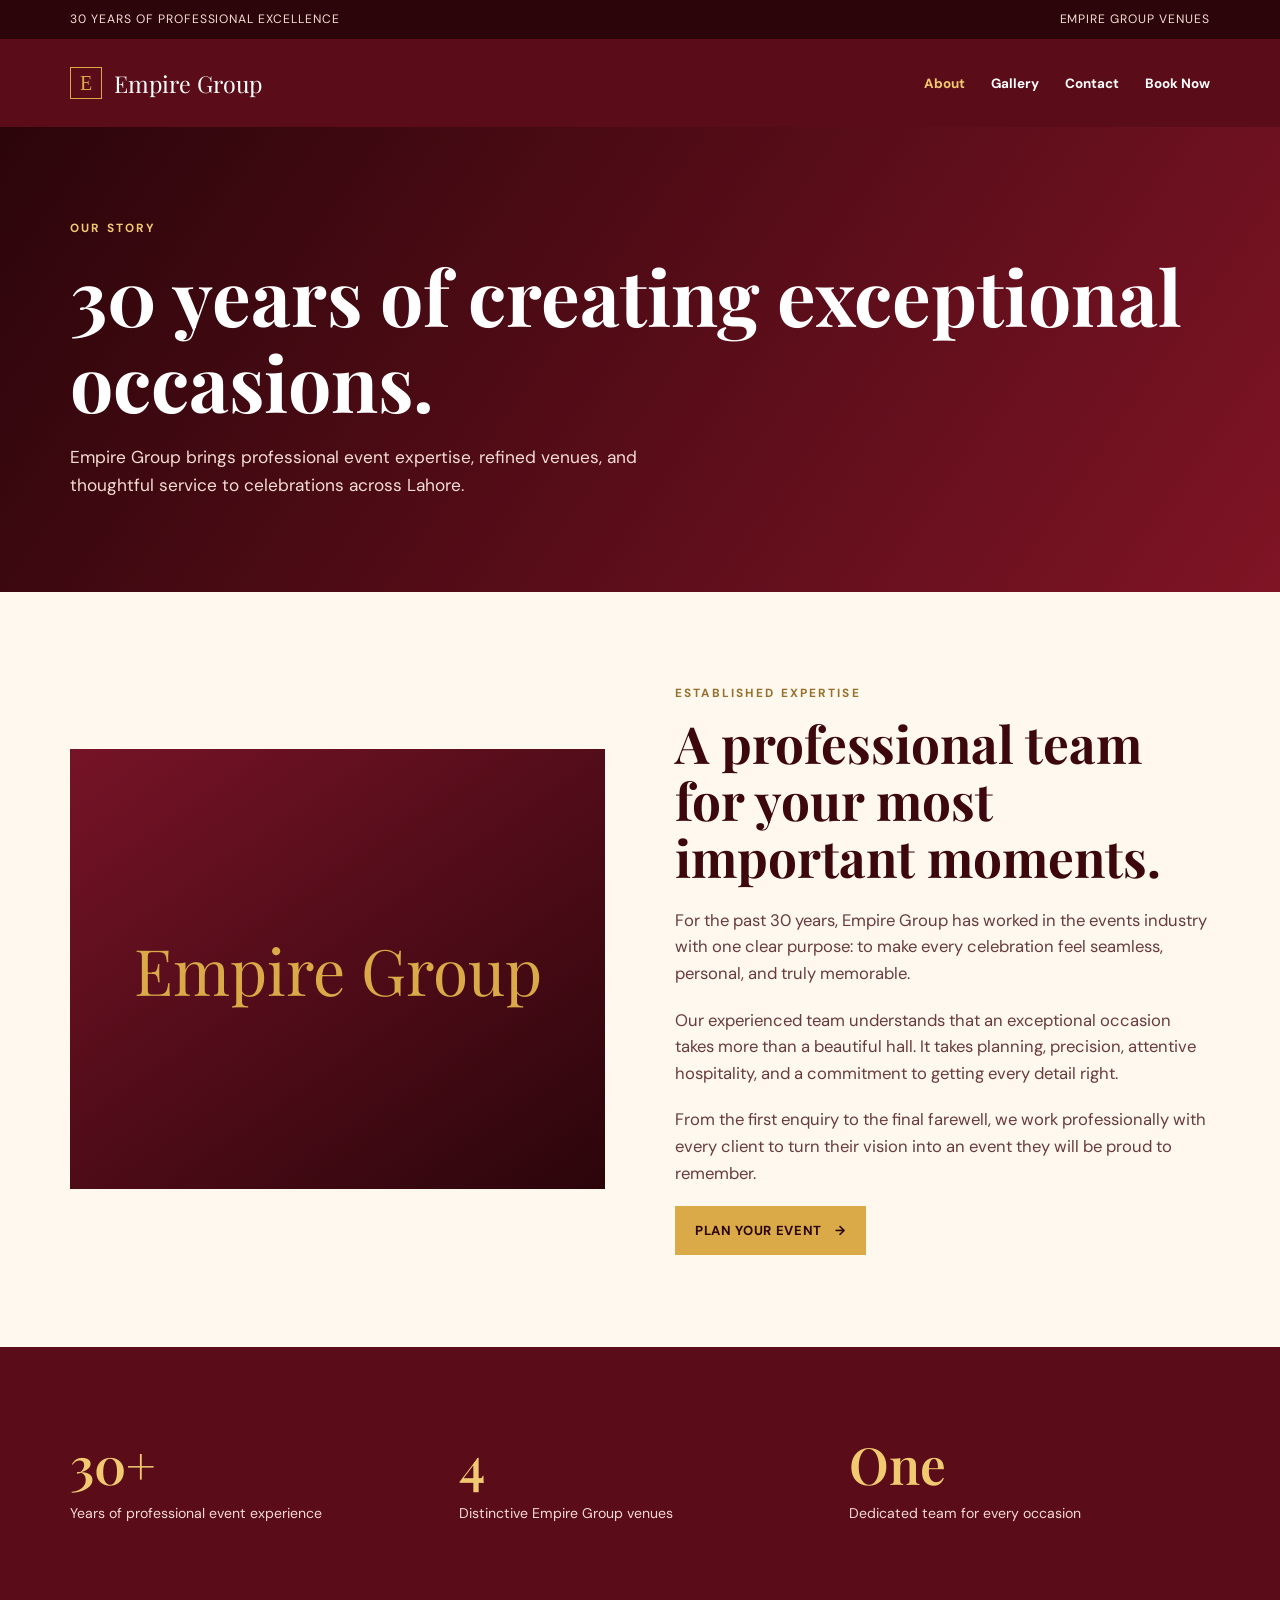
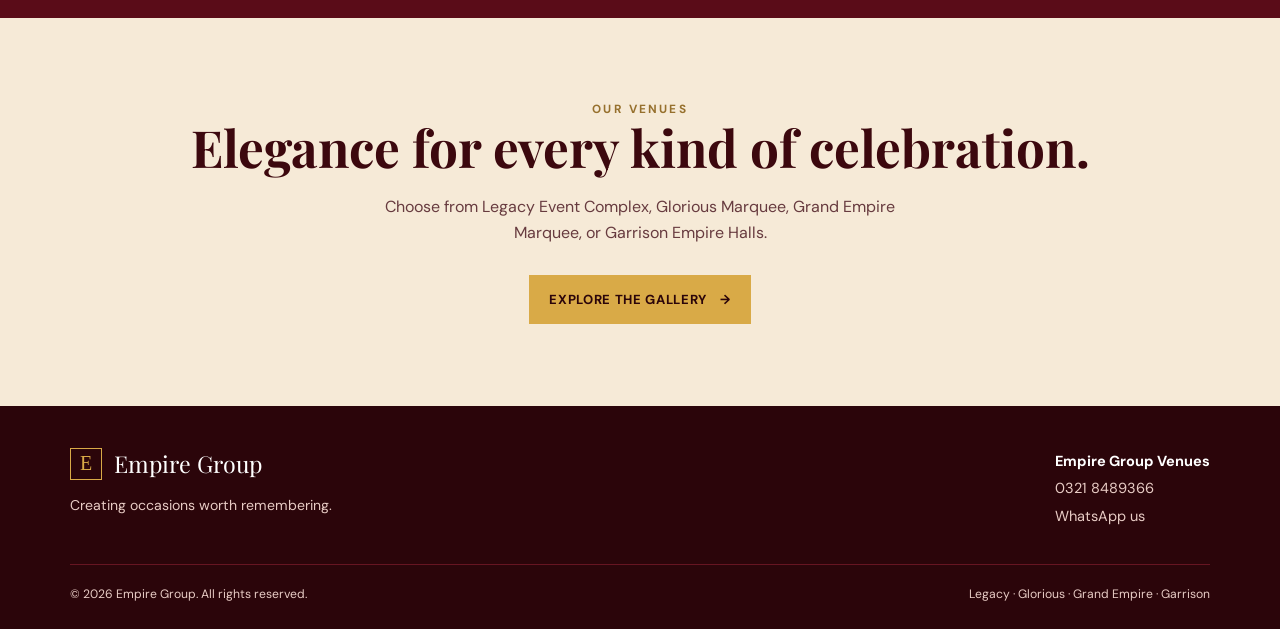
==== about.html @ d99590ea "2nd comit" ====
<!doctype html>
<html lang="en"><head><meta charset="utf-8"><meta name="viewport" content="width=device-width,initial-scale=1"><title>About | Empire Group</title><link rel="preconnect" href="https://fonts.googleapis.com"><link rel="preconnect" href="https://fonts.gstatic.com" crossorigin><link href="https://fonts.googleapis.com/css2?family=DM+Sans:wght@400;500;600;700&family=Playfair+Display:wght@500;600;700&display=swap" rel="stylesheet"><link rel="stylesheet" href="styles.css"></head>
<body class="site-theme"><div class="topbar"><div class="wrap"><span>30 years of professional excellence</span><span>Empire Group Venues</span></div></div><header><nav class="wrap"><a class="brand" href="index.html"><span class="mark">E</span>Empire Group</a><div class="links"><a class="active" href="about.html">About</a><a href="gallery.html">Gallery</a><a href="contact.html">Contact</a><a href="book-now.html">Book Now</a></div></nav></header>
<main><section class="page-hero"><div class="wrap"><div class="eyebrow">Our story</div><h1>30 years of creating exceptional occasions.</h1><p>Empire Group brings professional event expertise, refined venues, and thoughtful service to celebrations across Lahore.</p></div></section>
<section><div class="wrap two-col"><div class="image about-image"></div><div class="copy"><div class="eyebrow" style="color:#96702d">Established expertise</div><h2 style="margin-top:12px">A professional team for your most important moments.</h2><p>For the past 30 years, Empire Group has worked in the events industry with one clear purpose: to make every celebration feel seamless, personal, and truly memorable.</p><p>Our experienced team understands that an exceptional occasion takes more than a beautiful hall. It takes planning, precision, attentive hospitality, and a commitment to getting every detail right.</p><p>From the first enquiry to the final farewell, we work professionally with every client to turn their vision into an event they will be proud to remember.</p><a class="button" href="book-now.html">Plan your event <span>→</span></a></div></div></section>
<section class="numbers"><div class="wrap number-grid"><div class="number"><strong>30+</strong><span>Years of professional event experience</span></div><div class="number"><strong>4</strong><span>Distinctive Empire Group venues</span></div><div class="number"><strong>One</strong><span>Dedicated team for every occasion</span></div></div></section>
<section class="cta"><div class="wrap"><div class="eyebrow" style="color:#96702d">Our venues</div><h2>Elegance for every kind of celebration.</h2><p>Choose from Legacy Event Complex, Glorious Marquee, Grand Empire Marquee, or Garrison Empire Halls.</p><a class="button" href="gallery.html">Explore the gallery <span>→</span></a></div></section></main>
<footer><div class="wrap"><div class="footer-main"><div><a class="brand" href="index.html"><span class="mark">E</span>Empire Group</a><p>Creating occasions worth remembering.</p></div><div class="contact"><strong style="color:white">Empire Group Venues</strong><br><a href="tel:+923218489366">0321 8489366</a><br><a href="https://wa.me/923218489366">WhatsApp us</a></div></div><div class="copyright"><span>© 2026 Empire Group. All rights reserved.</span><span>Legacy · Glorious · Grand Empire · Garrison</span></div></div></footer></body></html>
---- styles.css ----
:root{--wine:#5a0c18;--deep:#2b050a;--gold:#d9aa47;--cream:#fff8ee;--ink:#3c080e}*{box-sizing:border-box}html{scroll-behavior:smooth}body{margin:0;background:var(--cream);color:var(--ink);font-family:"DM Sans",Arial,sans-serif;line-height:1.6}a{color:inherit;text-decoration:none}.wrap{width:min(1140px,calc(100% - 44px));margin:auto}.topbar{background:var(--deep);color:#f5ddd3;font-size:.76rem;letter-spacing:.08em;text-transform:uppercase}.topbar .wrap{display:flex;justify-content:space-between;padding:10px 0}header,.numbers,.contact-details{background:var(--wine);color:#fff}nav{height:88px;display:flex;align-items:center;justify-content:space-between}.brand{display:flex;align-items:center;gap:12px;font:1.45rem "Playfair Display",serif}.mark{width:32px;height:32px;border:1px solid var(--gold);display:grid;place-items:center;color:var(--gold);font-family:Georgia;font-size:1.25rem}.links{display:flex;gap:26px;font-size:.84rem;font-weight:700}.links a:hover,.links .active,.eyebrow{color:#f0c971}.button{display:inline-flex;align-items:center;gap:13px;padding:14px 20px;background:var(--gold);color:var(--deep);font-weight:700;font-size:.82rem;letter-spacing:.05em;text-transform:uppercase;border:0;cursor:pointer;transition:.2s}.button:hover{background:#f0c971;transform:translateY(-2px)}.page-hero{padding:92px 0;background:linear-gradient(125deg,#2b050a,#7f1425);color:#fff}.eyebrow{font-size:.74rem;letter-spacing:.18em;font-weight:700;text-transform:uppercase}h1,h2,h3{font-family:"Playfair Display",Georgia,serif;line-height:1.12;margin:0}h1{font-size:clamp(3rem,6vw,5.3rem);margin-top:14px}h2{font-size:clamp(2.1rem,4vw,3.4rem)}.page-hero p{max-width:620px;color:#f5ddd3;font-size:1.08rem;margin:20px 0 0}section{padding:92px 0}.two-col{display:grid;grid-template-columns:1fr 1fr;gap:70px;align-items:center}.copy p{color:#673b3f;font-size:1.04rem;margin:20px 0}.image{min-height:440px;background:linear-gradient(145deg,#761327,#2b050a);position:relative}.image:after{content:"Empire Group";position:absolute;inset:0;display:grid;place-items:center;color:var(--gold);font:clamp(2rem,5vw,4.5rem) "Playfair Display",serif}.number-grid{display:grid;grid-template-columns:repeat(3,1fr);gap:28px}.number strong{display:block;color:#f0c971;font:600 clamp(2.1rem,4vw,3.4rem)/1 "Playfair Display",serif;margin-bottom:10px}.number span{color:#f4dcd4;font-size:.88rem}.contact-grid{display:grid;grid-template-columns:.85fr 1.25fr;gap:65px}.contact-details{padding:42px}.contact-details p{color:#f4dcd4}.contact-details a{color:#f0c971}.form-card,.venue-card,.video-card{background:#fff;border-top:3px solid var(--gold);padding:38px;box-shadow:0 15px 50px #5a0c1815}label{display:block;font-size:.82rem;font-weight:700;letter-spacing:.05em;text-transform:uppercase;margin:17px 0 7px;color:#6b2630}input,select,textarea{width:100%;border:1px solid #e4cfc5;background:#fffdfa;padding:13px;font:inherit;color:var(--ink)}textarea{resize:vertical;min-height:120px}.form-row{display:grid;grid-template-columns:1fr 1fr;gap:18px}.form-note{font-size:.84rem;color:#76585a;margin:16px 0}.cta{text-align:center;background:#f6ead7;padding:82px 0}.cta p{color:#673b3f;max-width:560px;margin:18px auto 29px}.venue-gallery{display:grid;grid-template-columns:repeat(2,1fr);gap:24px}.video-card h3{font-size:1.55rem;margin:0 0 10px}.video-card p{margin:0;color:#673b3f}.source-link{display:inline-block;margin-top:18px;color:#7a1020;font-size:.82rem;font-weight:700;text-transform:uppercase;letter-spacing:.05em}footer{background:var(--deep);color:#e8ccc5;padding:42px 0 24px}.footer-main{display:flex;justify-content:space-between;gap:30px;padding-bottom:34px}.footer-main .brand{color:#fff}.footer-main p{max-width:280px;font-size:.88rem}.contact{font-size:.91rem;line-height:1.9}.copyright{border-top:1px solid #661522;padding-top:20px;font-size:.76rem;display:flex;justify-content:space-between}@media(max-width:760px){.links{gap:14px;font-size:.75rem}.two-col,.contact-grid,.venue-gallery{grid-template-columns:1fr;gap:32px}.number-grid{grid-template-columns:1fr}.form-row{grid-template-columns:1fr}section{padding:68px 0}.footer-main,.copyright{display:block}.copyright{margin-top:20px}.image{min-height:320px}}@media(max-width:500px){.links{display:none}.form-card,.contact-details,.venue-card{padding:28px}}
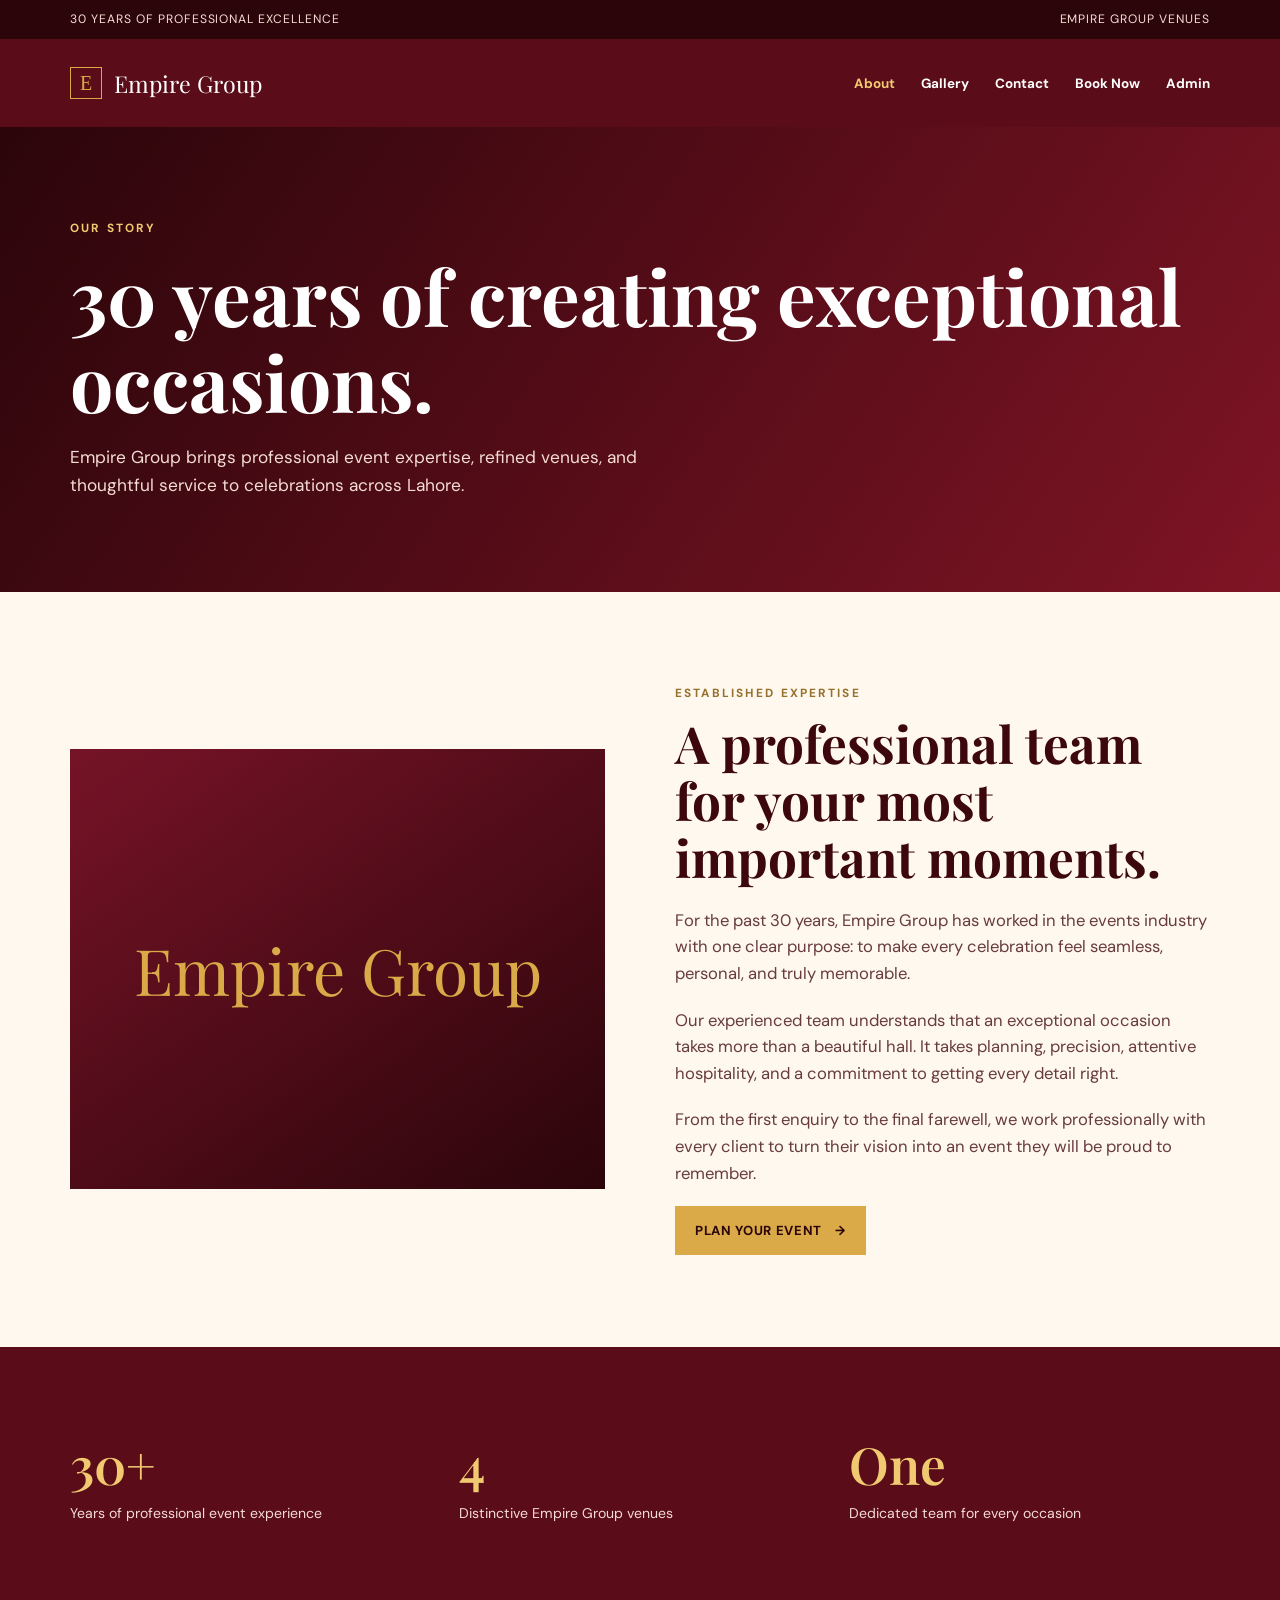
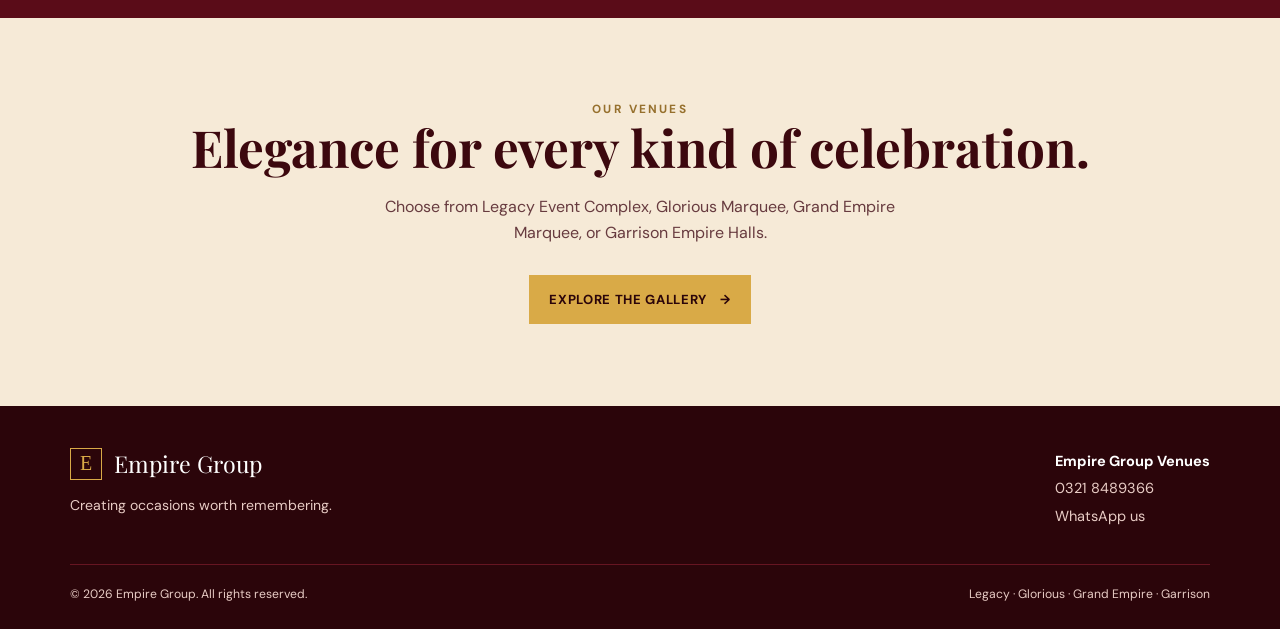
==== commit cf311606: "login admin dasboard" ====
--- a/about.html
+++ b/about.html
@@ -1,6 +1,6 @@
 <!doctype html>
 <html lang="en"><head><meta charset="utf-8"><meta name="viewport" content="width=device-width,initial-scale=1"><title>About | Empire Group</title><link rel="preconnect" href="https://fonts.googleapis.com"><link rel="preconnect" href="https://fonts.gstatic.com" crossorigin><link href="https://fonts.googleapis.com/css2?family=DM+Sans:wght@400;500;600;700&family=Playfair+Display:wght@500;600;700&display=swap" rel="stylesheet"><link rel="stylesheet" href="styles.css"></head>
-<body class="site-theme"><div class="topbar"><div class="wrap"><span>30 years of professional excellence</span><span>Empire Group Venues</span></div></div><header><nav class="wrap"><a class="brand" href="index.html"><span class="mark">E</span>Empire Group</a><div class="links"><a class="active" href="about.html">About</a><a href="gallery.html">Gallery</a><a href="contact.html">Contact</a><a href="book-now.html">Book Now</a></div></nav></header>
+<body class="site-theme"><div class="topbar"><div class="wrap"><span>30 years of professional excellence</span><span>Empire Group Venues</span></div></div><header><nav class="wrap"><a class="brand" href="index.html"><span class="mark">E</span>Empire Group</a><div class="links"><a class="active" href="about.html">About</a><a href="gallery.html">Gallery</a><a href="contact.html">Contact</a><a href="book-now.html">Book Now</a><a href="admin-login.html">Admin</a></div></nav></header>
 <main><section class="page-hero"><div class="wrap"><div class="eyebrow">Our story</div><h1>30 years of creating exceptional occasions.</h1><p>Empire Group brings professional event expertise, refined venues, and thoughtful service to celebrations across Lahore.</p></div></section>
 <section><div class="wrap two-col"><div class="image about-image"></div><div class="copy"><div class="eyebrow" style="color:#96702d">Established expertise</div><h2 style="margin-top:12px">A professional team for your most important moments.</h2><p>For the past 30 years, Empire Group has worked in the events industry with one clear purpose: to make every celebration feel seamless, personal, and truly memorable.</p><p>Our experienced team understands that an exceptional occasion takes more than a beautiful hall. It takes planning, precision, attentive hospitality, and a commitment to getting every detail right.</p><p>From the first enquiry to the final farewell, we work professionally with every client to turn their vision into an event they will be proud to remember.</p><a class="button" href="book-now.html">Plan your event <span>→</span></a></div></div></section>
 <section class="numbers"><div class="wrap number-grid"><div class="number"><strong>30+</strong><span>Years of professional event experience</span></div><div class="number"><strong>4</strong><span>Distinctive Empire Group venues</span></div><div class="number"><strong>One</strong><span>Dedicated team for every occasion</span></div></div></section>
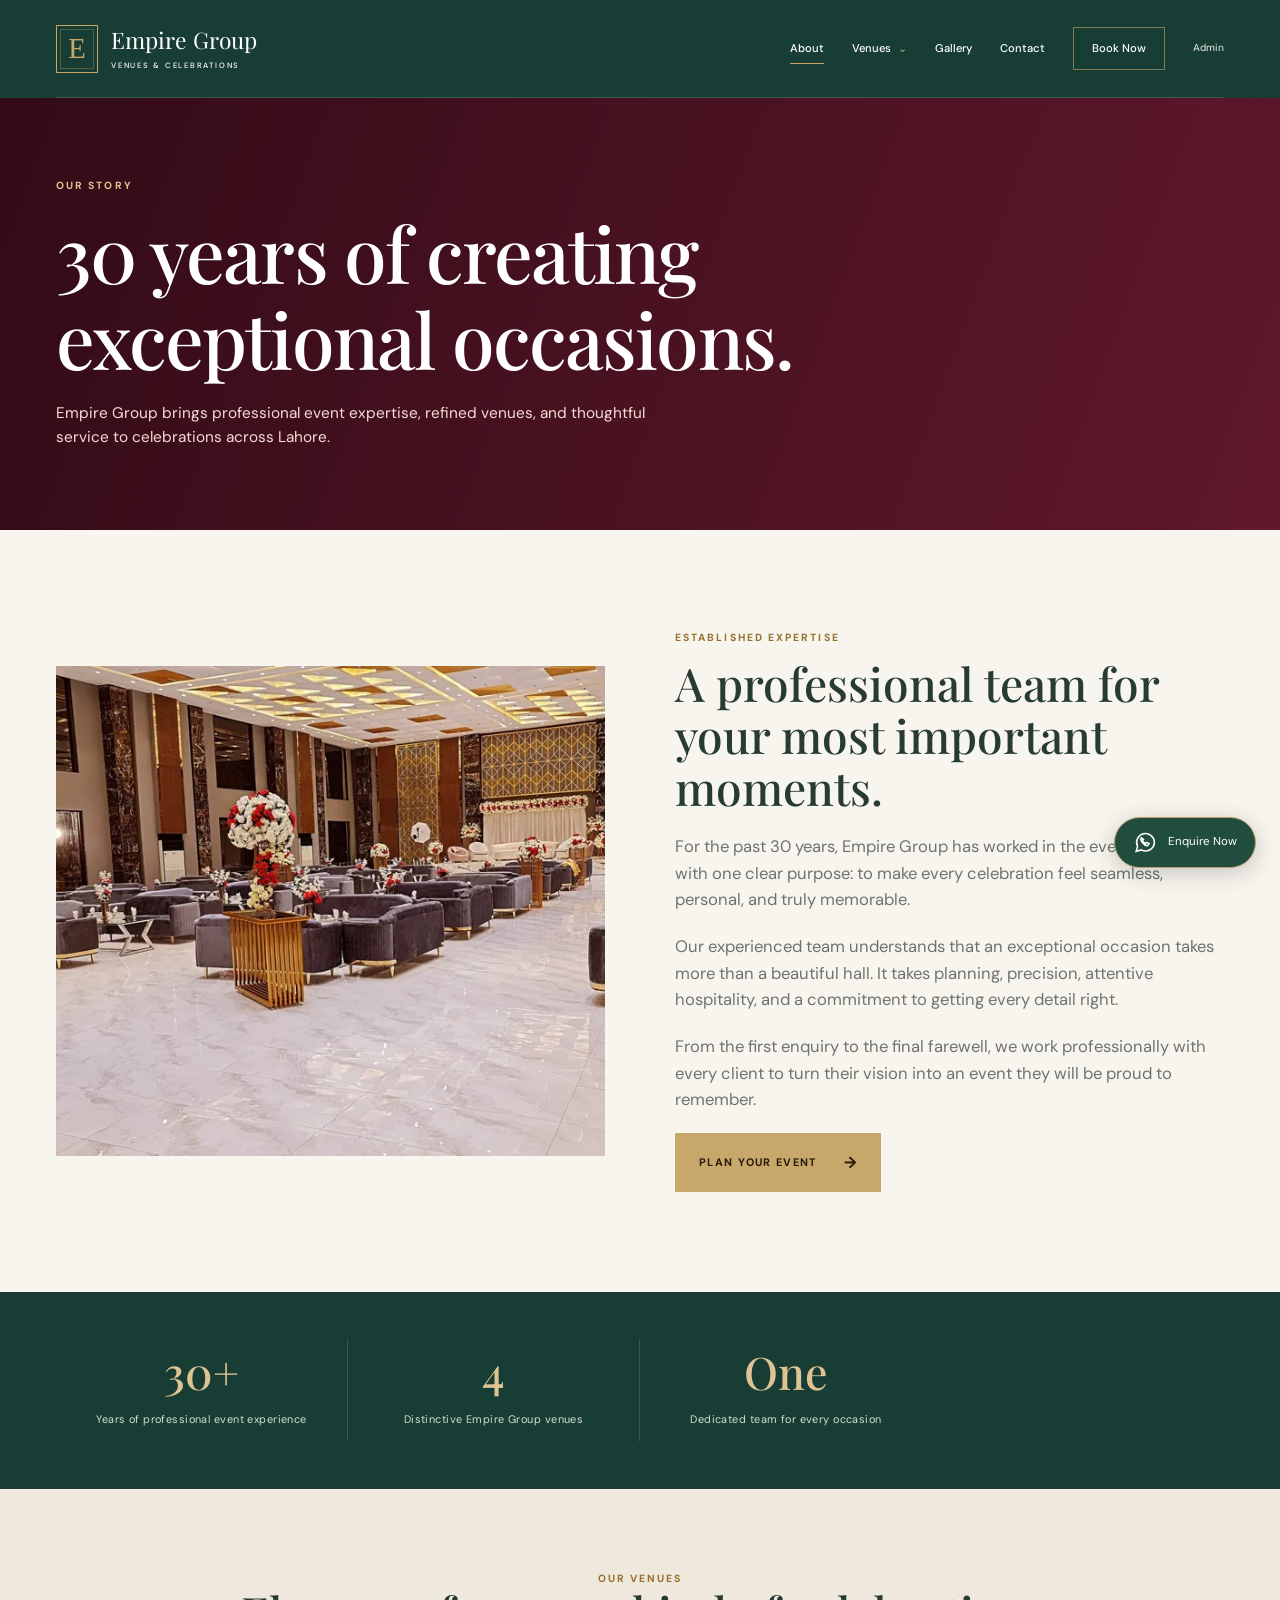
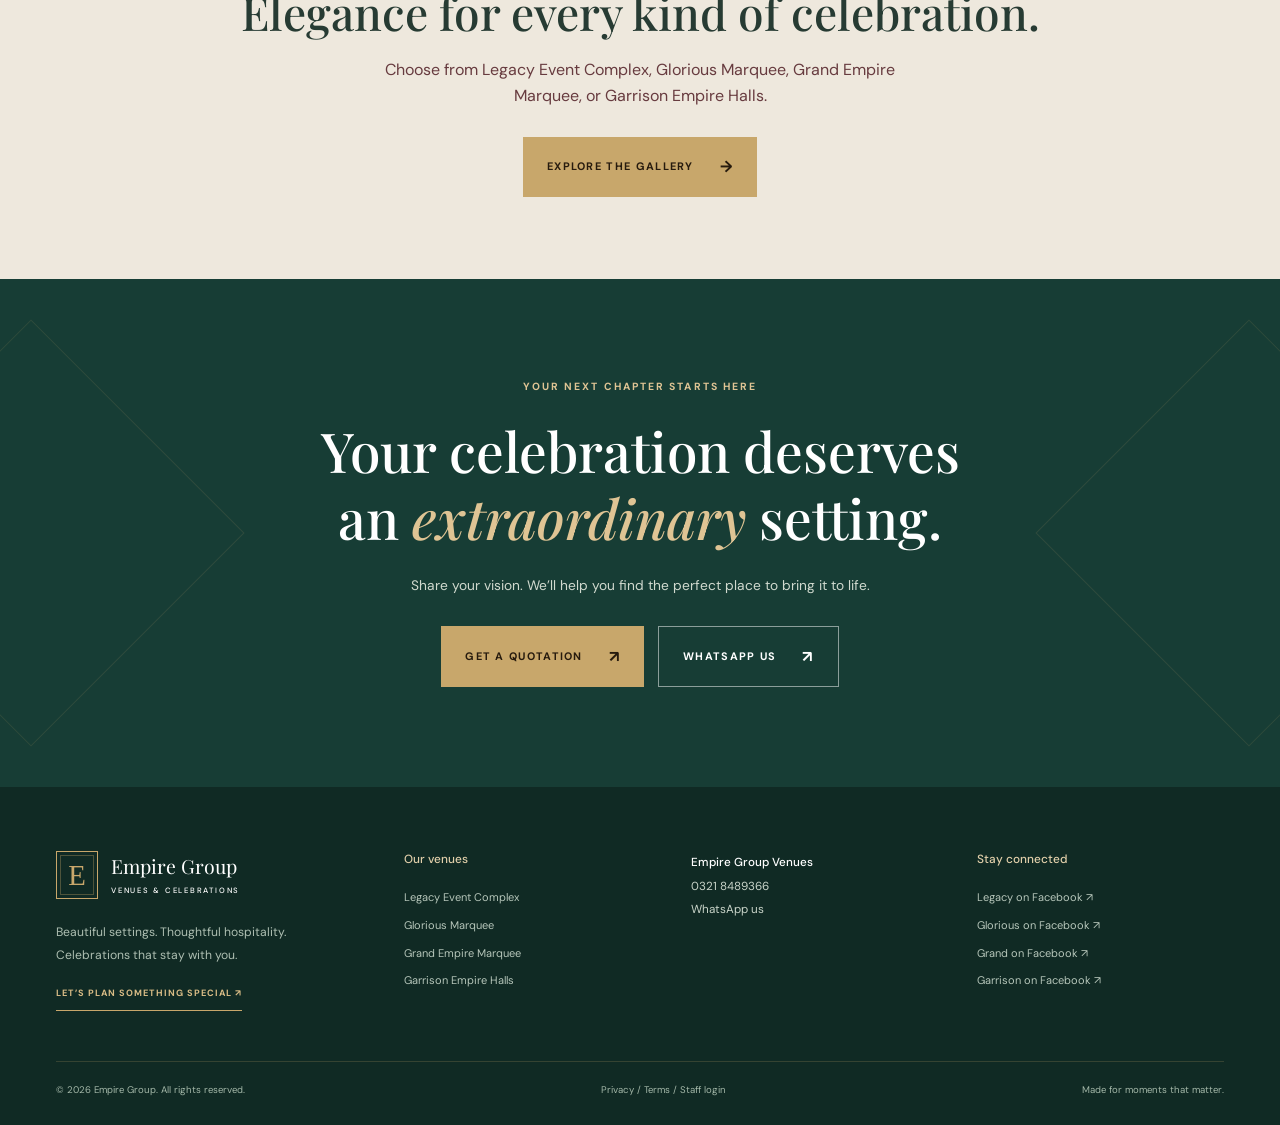
==== commit c2840127: "5th comit" ====
--- a/about.html
+++ b/about.html
@@ -1,8 +1,173 @@
 <!doctype html>
-<html lang="en"><head><meta charset="utf-8"><meta name="viewport" content="width=device-width,initial-scale=1"><title>About | Empire Group</title><link rel="preconnect" href="https://fonts.googleapis.com"><link rel="preconnect" href="https://fonts.gstatic.com" crossorigin><link href="https://fonts.googleapis.com/css2?family=DM+Sans:wght@400;500;600;700&family=Playfair+Display:wght@500;600;700&display=swap" rel="stylesheet"><link rel="stylesheet" href="styles.css"></head>
-<body class="site-theme"><div class="topbar"><div class="wrap"><span>30 years of professional excellence</span><span>Empire Group Venues</span></div></div><header><nav class="wrap"><a class="brand" href="index.html"><span class="mark">E</span>Empire Group</a><div class="links"><a class="active" href="about.html">About</a><a href="gallery.html">Gallery</a><a href="contact.html">Contact</a><a href="book-now.html">Book Now</a><a href="admin-login.html">Admin</a></div></nav></header>
-<main><section class="page-hero"><div class="wrap"><div class="eyebrow">Our story</div><h1>30 years of creating exceptional occasions.</h1><p>Empire Group brings professional event expertise, refined venues, and thoughtful service to celebrations across Lahore.</p></div></section>
-<section><div class="wrap two-col"><div class="image about-image"></div><div class="copy"><div class="eyebrow" style="color:#96702d">Established expertise</div><h2 style="margin-top:12px">A professional team for your most important moments.</h2><p>For the past 30 years, Empire Group has worked in the events industry with one clear purpose: to make every celebration feel seamless, personal, and truly memorable.</p><p>Our experienced team understands that an exceptional occasion takes more than a beautiful hall. It takes planning, precision, attentive hospitality, and a commitment to getting every detail right.</p><p>From the first enquiry to the final farewell, we work professionally with every client to turn their vision into an event they will be proud to remember.</p><a class="button" href="book-now.html">Plan your event <span>→</span></a></div></div></section>
-<section class="numbers"><div class="wrap number-grid"><div class="number"><strong>30+</strong><span>Years of professional event experience</span></div><div class="number"><strong>4</strong><span>Distinctive Empire Group venues</span></div><div class="number"><strong>One</strong><span>Dedicated team for every occasion</span></div></div></section>
-<section class="cta"><div class="wrap"><div class="eyebrow" style="color:#96702d">Our venues</div><h2>Elegance for every kind of celebration.</h2><p>Choose from Legacy Event Complex, Glorious Marquee, Grand Empire Marquee, or Garrison Empire Halls.</p><a class="button" href="gallery.html">Explore the gallery <span>→</span></a></div></section></main>
-<footer><div class="wrap"><div class="footer-main"><div><a class="brand" href="index.html"><span class="mark">E</span>Empire Group</a><p>Creating occasions worth remembering.</p></div><div class="contact"><strong style="color:white">Empire Group Venues</strong><br><a href="tel:+923218489366">0321 8489366</a><br><a href="https://wa.me/923218489366">WhatsApp us</a></div></div><div class="copyright"><span>© 2026 Empire Group. All rights reserved.</span><span>Legacy · Glorious · Grand Empire · Garrison</span></div></div></footer></body></html>
+<html lang="en">
+<head>
+<meta charset="utf-8">
+<meta name="viewport" content="width=device-width,initial-scale=1">
+<title>About | Empire Group</title>
+<link rel="preconnect" href="https://fonts.googleapis.com">
+<link rel="preconnect" href="https://fonts.gstatic.com" crossorigin>
+<link href="https://fonts.googleapis.com/css2?family=DM+Sans:wght@400;500;600;700&family=Playfair+Display:wght@500;600;700&display=swap" rel="stylesheet">
+<link rel="stylesheet" href="styles.css">
+<link rel="stylesheet" href="luxury.css">
+<script src="site.js" defer>
+</script>
+<meta name="description" content="Discover Empire Group’s event experience and four distinctive wedding venues in Lahore.">
+<meta property="og:type" content="website">
+<meta property="og:site_name" content="Empire Group">
+<meta property="og:title" content="About | Empire Group">
+<meta property="og:description" content="Discover Empire Group’s event experience and four distinctive wedding venues in Lahore.">
+<meta property="og:image" content="assets/images/hero/grand-interior-1600.webp">
+<meta property="og:image:alt" content="Grand Empire Marquee wedding hall in Lahore">
+<meta name="theme-color" content="#173d35">
+</head>
+<body class="site-theme">
+<a class="skip-link" href="#main-content">Skip to content</a>
+<header class="site-header">
+<nav class="wrap" aria-label="Main navigation">
+<a class="brand" href="index.html">
+<span class="mark" aria-hidden="true">E</span>
+<span>Empire Group<small>VENUES &amp; CELEBRATIONS</small>
+</span>
+</a>
+<button class="menu-toggle" type="button" aria-expanded="false" aria-controls="main-links" aria-label="Open navigation">
+<span>
+</span>
+<span>
+</span>
+</button>
+<div class="links" id="main-links">
+<a href="about.html" aria-current="page">About</a>
+<details class="venue-dropdown">
+<summary>Venues</summary>
+<div class="venue-dropdown-menu">
+<a href="legacy.html">Legacy Event Complex</a>
+<a href="glorious.html">Glorious Marquee</a>
+<a href="grand-empire.html">Grand Empire Marquee</a>
+<a href="garrison.html">Garrison Empire Halls</a>
+<a href="index.html#venues">All Venues</a>
+</div>
+</details>
+<a href="gallery.html">Gallery</a>
+<a href="contact.html">Contact</a>
+<a href="book-now.html">Book Now</a>
+<a href="admin-login.html">Admin</a>
+</div>
+</nav>
+</header>
+<main id="main-content">
+<section class="page-hero">
+<div class="wrap">
+<div class="eyebrow">Our story</div>
+<h1>30 years of creating exceptional occasions.</h1>
+<p>Empire Group brings professional event expertise, refined venues, and thoughtful service to celebrations across Lahore.</p>
+</div>
+</section>
+<section>
+<div class="wrap two-col">
+<img class="editorial-photo" src="assets/images/venues/legacy/475006253_465138843321640_6688428714032718848_n-960.webp" srcset="assets/images/venues/legacy/475006253_465138843321640_6688428714032718848_n-480.webp 480w, assets/images/venues/legacy/475006253_465138843321640_6688428714032718848_n-960.webp 960w, assets/images/venues/legacy/475006253_465138843321640_6688428714032718848_n-1600.webp 1600w" sizes="(max-width: 700px) 100vw, 50vw" width="960" height="540" alt="Legacy Event Complex interior" loading="lazy" decoding="async">
+<div class="copy">
+<div class="eyebrow" style="color:#96702d">Established expertise</div>
+<h2 style="margin-top:12px">A professional team for your most important moments.</h2>
+<p>For the past 30 years, Empire Group has worked in the events industry with one clear purpose: to make every celebration feel seamless, personal, and truly memorable.</p>
+<p>Our experienced team understands that an exceptional occasion takes more than a beautiful hall. It takes planning, precision, attentive hospitality, and a commitment to getting every detail right.</p>
+<p>From the first enquiry to the final farewell, we work professionally with every client to turn their vision into an event they will be proud to remember.</p>
+<a class="button" href="book-now.html">Plan your event <span>→</span>
+</a>
+</div>
+</div>
+</section>
+<section class="numbers">
+<div class="wrap number-grid">
+<div class="number">
+<strong>30+</strong>
+<span>Years of professional event experience</span>
+</div>
+<div class="number">
+<strong>4</strong>
+<span>Distinctive Empire Group venues</span>
+</div>
+<div class="number">
+<strong>One</strong>
+<span>Dedicated team for every occasion</span>
+</div>
+</div>
+</section>
+<section class="cta">
+<div class="wrap">
+<div class="eyebrow" style="color:#96702d">Our venues</div>
+<h2>Elegance for every kind of celebration.</h2>
+<p>Choose from Legacy Event Complex, Glorious Marquee, Grand Empire Marquee, or Garrison Empire Halls.</p>
+<a class="button" href="gallery.html">Explore the gallery <span>→</span>
+</a>
+</div>
+</section>
+<section class="booking-cta">
+<div class="wrap">
+<div class="eyebrow">YOUR NEXT CHAPTER STARTS HERE</div>
+<h2>Your celebration deserves<br>an <em>extraordinary</em> setting.</h2>
+<p>Share your vision. We’ll help you find the perfect place to bring it to life.</p>
+<div class="button-row">
+<a class="button" href="contact.html#quote-form">Get a quotation <span>↗</span>
+</a>
+<a class="button button-outline" href="https://wa.me/923218489366">WhatsApp us <span>↗</span>
+</a>
+</div>
+</div>
+</section>
+</main>
+<footer>
+<div class="wrap">
+<div class="footer-main">
+<div>
+<a class="brand" href="index.html">
+<span class="mark" aria-hidden="true">E</span>
+<span>Empire Group<small>VENUES &amp; CELEBRATIONS</small>
+</span>
+</a>
+<p>Beautiful settings. Thoughtful hospitality.<br>Celebrations that stay with you.</p>
+<a class="text-link" href="https://wa.me/923218489366">Let’s plan something special ↗</a>
+</div>
+<div class="footer-links">
+<h3>Our venues</h3>
+<a href="legacy.html">Legacy Event Complex</a>
+<a href="glorious.html">Glorious Marquee</a>
+<a href="grand-empire.html">Grand Empire Marquee</a>
+<a href="garrison.html">Garrison Empire Halls</a>
+</div>
+<div class="contact">
+<strong style="color:white">Empire Group Venues</strong>
+<br>
+<a href="tel:+923218489366">0321 8489366</a>
+<br>
+<a href="https://wa.me/923218489366">WhatsApp us</a>
+</div>
+<div class="footer-links">
+<h3>Stay connected</h3>
+<a href="https://www.facebook.com/profile.php?id=100094765842459" target="_blank" rel="noopener">Legacy on Facebook ↗</a>
+<a href="https://www.facebook.com/profile.php?id=61558022280793" target="_blank" rel="noopener">Glorious on Facebook ↗</a>
+<a href="https://www.facebook.com/grandempiremarque" target="_blank" rel="noopener">Grand on Facebook ↗</a>
+<a href="https://www.facebook.com/GarrisonEmpire82" target="_blank" rel="noopener">Garrison on Facebook ↗</a>
+</div>
+</div>
+<div class="copyright">
+<span>© 2026 Empire Group. All rights reserved.</span>
+<span>
+<a href="privacy.html">Privacy</a>
+<span aria-hidden="true"> / </span>
+<a href="terms.html">Terms</a>
+<span aria-hidden="true"> / </span>
+<a href="admin-login.html">Staff login</a>
+</span>
+<span>Made for moments that matter.</span>
+</div>
+</div>
+</footer>
+<a class="floating-whatsapp" href="https://wa.me/923218489366?text=Hello%20Empire%20Group%2C%20I%20would%20like%20to%20enquire%20about%20an%20event." aria-label="Enquire now on WhatsApp">
+<svg viewBox="0 0 24 24" fill="none" stroke="currentColor" stroke-width="1.5" aria-hidden="true">
+<path d="M20.5 11.6a8.5 8.5 0 0 1-12.6 7.5L3 20.5l1.4-4.8a8.5 8.5 0 1 1 16.1-4.1Z"/>
+<path d="M8 7.5c-2 2 3 8 6 7.5l1.5-2-2.5-1-1 1c-1.3-.6-2.3-1.6-3-3l1-1Z"/>
+</svg>
+<span>Enquire Now</span>
+</a>
+</body>
+</html>
--- a/luxury.css
+++ b/luxury.css
@@ -0,0 +1,19 @@
+/* Shared public design. Staff pages deliberately use admin.css only. */
+.venue-directions{display:flex;align-items:center;gap:10px;width:fit-content;max-width:100%;min-height:44px;margin:16px 0;color:var(--forest);font-size:.74rem;font-weight:700;border-bottom:1px solid var(--gold);padding:10px 0}.venue-directions svg{width:19px;height:19px;flex:none}.venue-directions:hover{color:var(--wine)}.location-list{list-style:none;padding:0;margin:20px 0 28px}.location-list li+li{border-top:1px solid #c8a76b45}.location-list a{display:flex;align-items:center;justify-content:space-between;gap:16px;padding:14px 0;min-height:52px}.location-list strong{font-size:.82rem;font-weight:500}.location-list small{display:block;font-size:.65rem;letter-spacing:.04em;margin-top:4px}.location-list .location-arrow{font-size:1.2rem;color:var(--gold)}.contact-details .location-list a{color:#f0e6d4}.card-copy>.venue-directions{margin:0 0 18px;font-size:.65rem}
+:root{--wine:#510f20;--deep:#270b12;--forest:#173d35;--gold:#c8a76b;--cream:#f8f5ef;--ink:#273b33;--muted:#6e746d}
+body{background:var(--cream);color:var(--ink)}
+button,input,select,textarea{font:inherit}button,a{-webkit-tap-highlight-color:transparent}button{cursor:pointer}button:disabled{cursor:wait}img{max-width:100%;display:block}figure{margin:0}button:focus-visible,a:focus-visible,summary:focus-visible{outline:2px solid var(--gold);outline-offset:6px}input:focus,select:focus,textarea:focus{outline:2px solid var(--gold);outline-offset:2px}input,select,textarea{min-width:0;font-size:16px}h1,h2,h3{font-weight:500}h2{font-size:clamp(2.1rem,3.6vw,3.5rem)}h2 em,h1 em{font-weight:500;color:inherit}p{color:var(--muted)}section{padding:100px 0}section[id],form[id]{scroll-margin-top:110px}.wrap{width:min(1280px,calc(100% - 112px))}.eyebrow{color:#866534;font-size:.65rem;letter-spacing:.2em}.button{background:var(--gold);color:#271b0e;padding:17px 24px;font-size:.68rem;letter-spacing:.12em;min-height:52px;justify-content:center;gap:26px}.button:hover{background:#dfc595;transform:translateY(-2px)}.button span{font-size:1rem}.button-outline{border:1px solid #ffffff80;color:#fff;background:transparent}.button-outline:hover{background:#ffffff16}.button-row{display:flex;gap:14px;flex-wrap:wrap}.text-link{display:inline-block;font-size:.69rem;text-transform:uppercase;letter-spacing:.11em;border-bottom:1px solid var(--gold);padding:9px 0;color:var(--ink);font-weight:700}.skip-link{position:fixed;left:20px;top:-100px;padding:12px;background:var(--cream);color:var(--ink);z-index:100}.skip-link:focus{top:12px}
+.site-header{position:sticky;top:0;z-index:30;background:var(--forest);color:#fff;transition:background .4s,box-shadow .4s;isolation:isolate}.home-page .site-header{position:fixed;width:100%;background:transparent}.site-header.scrolled,.home-page .site-header:has(.menu-toggle[aria-expanded="true"]){background:#15372ff5;backdrop-filter:blur(16px);box-shadow:0 3px 22px #0002}.site-header nav{height:98px;gap:24px;border-bottom:1px solid #ffffff25}.brand{font-size:1.42rem;gap:13px;flex-shrink:0;line-height:1.15}.brand small{display:block;font:500 .48rem "DM Sans",Arial,sans-serif;letter-spacing:.23em;margin-top:7px}.mark{width:42px;height:48px;font-size:1.8rem;border-color:var(--gold);position:relative}.mark:after{content:"";position:absolute;inset:3px;border:1px solid #c8a76b55}.links{display:flex;align-items:center;gap:28px;font-size:.7rem;font-weight:500}.links>a,.venue-dropdown>summary{position:relative;padding:12px 0}.links>a:after,.venue-dropdown>summary:after{content:"";position:absolute;bottom:5px;left:0;width:0;height:1px;background:var(--gold);transition:width .25s}.links>a:hover:after,.links>a[aria-current]:after,.venue-dropdown>summary:hover:after{width:100%}.links>a[href="book-now.html"]{border:1px solid #c8a76b99;padding:12px 18px}.links>a[href="admin-login.html"]{font-size:.63rem;color:#d3d8ce}.venue-dropdown{position:relative}.venue-dropdown summary{cursor:pointer;list-style:none}.venue-dropdown summary::-webkit-details-marker{display:none}.venue-dropdown summary:before{content:"⌄";float:right;margin-left:7px;color:var(--gold)}.venue-dropdown-menu{position:absolute;top:48px;left:-20px;min-width:245px;padding:10px;background:var(--forest);border:1px solid #c8a76b55;box-shadow:0 15px 30px #0003}.venue-dropdown-menu a{display:block;padding:12px;font-size:.76rem}.venue-dropdown-menu a:hover{background:#ffffff10;color:#e1c694}.menu-toggle{display:none}
+.hero{position:relative;min-height:760px;height:96svh;max-height:1100px;padding:170px 0 125px;display:flex;align-items:center;color:#fff;background:var(--deep);overflow:hidden}.hero-slides,.hero-slides:after{position:absolute;inset:0}.hero-slides:after{content:"";background:linear-gradient(90deg,rgba(31,8,16,.78),rgba(24,11,13,.28) 75%),linear-gradient(0deg,rgba(17,25,20,.75),transparent 30%,rgba(21,8,14,.25))}.hero-slide{position:absolute;width:100%;height:100%;object-fit:cover;opacity:0;transition:opacity 1.5s ease;transform:scale(1.035)}.hero-slide.is-active{opacity:1;animation:ken-burns 8s ease-out both}.hero-content{position:relative;z-index:1;padding-top:55px}.hero-content>.eyebrow{color:#e5c790;display:flex;align-items:center;gap:18px}.fine-line{width:40px;height:1px;background:var(--gold)}.hero h1{font-size:clamp(3.3rem,6.8vw,6.5rem);line-height:1.07;letter-spacing:-.035em;margin:24px 0;max-width:850px}.hero h1 em{color:#e4c693}.hero p{color:#eee7df;font-size:.94rem;line-height:1.9;margin:24px 0 34px}.hero-bottom{position:absolute;bottom:33px;left:0;right:0;display:flex;justify-content:space-between;align-items:center;z-index:1;border-top:1px solid #ffffff30;padding-top:24px;font-size:.55rem;letter-spacing:.14em}.scroll-cue span{margin-left:20px;color:var(--gold);font-size:1rem}.slide-controls{display:flex;align-items:center;gap:5px}.slide-dot{border:0;background:transparent;width:30px;height:36px;padding:11px;position:relative}.slide-dot:before{content:"";display:block;width:6px;height:6px;border:1px solid #e9d7b8;border-radius:50%}.slide-dot.active:before{background:#e9d7b8;box-shadow:0 0 0 4px #e9d7b822}.slide-count{padding:0 12px;color:#e5d4bc}.slide-pause{background:none;border:1px solid #ffffff45;color:#fff;width:36px;height:36px}.hero-venue-name{color:#e5d4bc}.home-page .site-header .brand{animation:entrance .65s both}.hero .hero-slides{animation:entrance .9s both}.hero .hero-content>.eyebrow{animation:entrance .8s .15s both}.hero h1{animation:entrance .85s .25s both}.hero p{animation:entrance .85s .4s both}.hero .button-row{animation:entrance .85s .55s both}
+.editorial-intro{padding:105px 0 90px}.intro{display:grid;grid-template-columns:1fr 3fr;gap:60px}.intro>.eyebrow{padding-top:12px}.vertical-line{display:block;height:70px;width:1px;background:#c8a76b80;margin-top:25px}.intro h2{font-size:clamp(2.1rem,3.4vw,3.3rem);line-height:1.25}.intro h2 em{color:#7c6550}.intro-bottom{display:flex;gap:60px;align-items:center;margin-top:26px}.intro-bottom p{max-width:610px;font-size:.92rem;line-height:1.9;margin:0}.intro-bottom a{flex-shrink:0}.numbers{background:var(--forest);padding:48px 0}.number-grid{grid-template-columns:repeat(4,1fr);gap:0}.number{text-align:center;padding:10px 24px;border-right:1px solid #c8a76b40}.number:last-child{border:0}.number strong{color:#dec493;font-size:2.8rem;font-weight:500}.number span{font-size:.68rem;letter-spacing:.04em;color:#d6ded3}.section-head{display:flex;justify-content:space-between;align-items:end;gap:36px;margin-bottom:44px}.section-head h2{margin-top:15px}.section-head>p{font-size:.84rem;line-height:1.85;margin:0;max-width:350px}.venue-collection{display:grid;grid-template-columns:1fr 1fr;gap:58px 32px}.photography-card{min-width:0}.card-photo{display:block;position:relative;aspect-ratio:1.46;overflow:hidden;background:var(--forest)}.card-photo img{width:100%;height:100%;object-fit:cover;transition:transform 1s}.card-photo:after{content:"";position:absolute;inset:0;background:linear-gradient(transparent 60%,#091c18a6)}.photography-card:hover .card-photo img{transform:scale(1.035)}.photo-index{position:absolute;bottom:22px;left:24px;color:#fff;z-index:1;font-size:.57rem;letter-spacing:.18em}.photo-arrow{position:absolute;bottom:18px;right:22px;color:white;z-index:1;border:1px solid #ffffff70;border-radius:50%;width:36px;height:36px;display:grid;place-items:center}.card-copy{padding:25px 0 0;border-bottom:1px solid #d6ccbc;transition:border-color .4s}.photography-card:hover .card-copy{border-color:var(--gold)}.card-copy h3{font-size:1.9rem;margin:10px 0}.card-copy p{font-size:.85rem;max-width:480px;margin:12px 0}.card-actions{display:flex;justify-content:space-between;gap:16px;padding:4px 0 20px}.card-actions .text-link{border:0;font-size:.62rem}
+.featured-venue{position:relative;min-height:580px;display:flex;align-items:center;background:var(--deep);color:white;overflow:hidden}.featured-image{position:absolute;inset:0;width:100%;height:100%;object-fit:cover}.featured-venue:after{content:"";position:absolute;inset:0;background:linear-gradient(90deg,#210b17dd,#210b1740)}.featured-copy{position:relative;z-index:1}.featured-copy .eyebrow{color:#e0c494}.featured-copy h2{font-size:clamp(2.6rem,4.6vw,4.5rem);margin:25px 0;line-height:1.15}.featured-copy p{color:#eee3d5}.featured-copy .button-row{margin-top:32px}.center-heading{text-align:center}.center-heading h2{margin-top:20px;line-height:1.2}.strengths{display:grid;grid-template-columns:repeat(4,1fr);gap:40px;margin-top:60px;text-align:center}.strength-icon{font:2.9rem Georgia,serif;color:#aa834c;height:70px;display:block}.strengths h3{font-size:1.3rem;margin-top:14px}.strengths p{font-size:.81rem;line-height:1.9}.gallery-preview{background:#eeeae1}.preview-grid{display:grid;grid-template-columns:1.4fr 1fr 1fr;gap:20px}.gallery-item{position:relative;display:block;overflow:hidden;background:#16382e;min-width:0}.gallery-item img{height:100%;width:100%;object-fit:cover;transition:transform .9s}.gallery-item:hover img{transform:scale(1.04)}.gallery-item>span{position:absolute;bottom:0;left:0;right:0;padding:40px 18px 18px;background:linear-gradient(transparent,#081911d9);color:#fff;font-size:.73rem}.preview-grid .gallery-item{height:390px}.booking-cta{background:var(--forest);color:#fff;text-align:center;position:relative;overflow:hidden;padding:100px 0}.booking-cta:before,.booking-cta:after{content:"";position:absolute;top:50%;left:-120px;transform:translateY(-50%) rotate(45deg);width:300px;height:300px;border:1px solid #c8a76b22;pointer-events:none}.booking-cta:after{left:auto;right:-120px}.booking-cta .wrap{position:relative}.booking-cta .eyebrow{color:#dfc494}.booking-cta h2{font-size:clamp(2.3rem,4.3vw,4rem);line-height:1.2;margin:22px 0}.booking-cta h2 em{color:#dfc494}.booking-cta p{color:#d1dacf;font-size:.86rem;margin:24px auto 30px}.booking-cta .button-row{justify-content:center}
+footer{background:#102a24;color:#c9d4c9;padding:64px 0 28px}.footer-main{display:grid;grid-template-columns:1.25fr 1fr 1fr 1fr;gap:40px;padding-bottom:50px}.footer-main .brand{font-size:1.22rem}.footer-main p{font-size:.76rem;line-height:1.9;color:#aebfb2;margin:22px 0 10px}.footer-main .text-link{color:#d9bc86;font-size:.57rem}.footer-links h3{color:#e1cfaa;font:500 .74rem "DM Sans",sans-serif;margin:0 0 17px}.footer-links a{display:block;font-size:.69rem;padding:5px 0;color:#b6c6ba}.contact{font-size:.73rem;line-height:2}.contact strong{font-weight:500}.copyright{border-color:#c8a76b33;gap:20px;color:#a4b8a9;font-size:.6rem}.floating-whatsapp{position:fixed;right:24px;bottom:max(32px,env(safe-area-inset-bottom));z-index:35;background:#214d3e;color:#fff;border:1px solid #bda171;border-radius:40px;box-shadow:0 5px 24px #0003;display:flex;gap:10px;align-items:center;padding:12px 18px;font-size:.72rem}.floating-whatsapp svg{width:25px;height:25px}.floating-whatsapp:hover{background:#32634e}
+.page-hero{background:linear-gradient(110deg,#320b16,#60182c);padding:80px 0}.page-hero .eyebrow{color:#dfc494}.page-hero h1{max-width:1000px;font-size:clamp(2.5rem,5.5vw,5rem);letter-spacing:-.025em}.page-hero p{font-size:.96rem}.editorial-photo{width:100%;height:490px;object-fit:cover}.two-col{gap:70px}.copy p{color:var(--muted)}.cta{background:#eee8dd}.contact-grid{gap:45px;grid-template-columns:.8fr 1.2fr;align-items:start}.contact-details{background:var(--forest);padding:40px;position:sticky;top:125px}.contact-details h2{font-size:2.5rem}.contact-details .eyebrow{color:#e0c493}.contact-details p{font-size:.85rem;color:#d0d8cb}.contact-details .button{color:var(--deep)}.form-card{padding:42px;border-top:2px solid var(--gold);box-shadow:0 12px 45px #173d3509}.form-card h2{font-size:2.4rem}.form-card>p{font-size:.85rem}.form-card label{color:#485b4b;font-size:.64rem;margin:24px 0 8px}.form-card input,.form-card select,.form-card textarea{border:1px solid #d8d5c8;background:#fbfaf6;color:var(--ink);border-radius:0;padding:14px;max-width:100%}.form-feedback{font-size:.85rem;color:#225f42}.form-feedback.error{color:#942635}.form-note{color:#71796c;font-size:.75rem}.gallery-filters{display:flex;gap:12px;flex-wrap:wrap;margin-bottom:20px}.gallery-filters button{border:1px solid #cfc6b6;padding:12px 23px;background:transparent;color:var(--ink);font-size:.76rem;min-height:44px}.gallery-filters button[aria-pressed="true"]{background:var(--forest);border-color:var(--forest);color:white}.gallery-status{font-size:.74rem;min-height:20px}.masonry-gallery{display:grid;grid-template-columns:repeat(3,1fr);grid-auto-rows:260px;gap:20px}.masonry-gallery .gallery-item:nth-child(4n+1){grid-row:span 2}.gallery-item[hidden]{display:none}.venue-directory-heading{margin-top:90px}.venue-gallery{gap:24px}.video-card{padding:28px;box-shadow:none}.video-card p{font-size:.85rem}.video-card .button{margin-top:10px}.video-card h3{font-size:1.5rem}.video-card .source-link{font-size:.65rem}.legal-copy{max-width:850px}.legal-copy h2{font-size:1.6rem;margin:35px 0 15px}.legal-copy p{line-height:1.9}.legal-copy a{text-decoration:underline}
+[class$="-photo"]{cursor:zoom-in;margin:0}[class$="-intro"] img{aspect-ratio:1.1;max-height:580px}main section[class$="-hero"] h1{font-size:clamp(2.6rem,6vw,5.8rem)}.section-head p{color:var(--muted)}
+.lightbox{position:fixed;inset:0;width:100%;max-width:none;height:100%;max-height:none;border:0;background:#091411f7;color:#fff;padding:70px 80px;margin:0;z-index:100}.lightbox::backdrop{background:#091411}.lightbox-inner{height:100%;display:flex;flex-direction:column;align-items:center;justify-content:center}.lightbox img{object-fit:contain;max-width:100%;max-height:calc(100svh - 170px);width:auto;height:auto}.lightbox-caption{color:#eee2c9;text-align:center;font-size:.8rem;margin:18px 0 0}.lightbox button{position:absolute;min-width:44px;min-height:44px;border:1px solid #a99a7a70;background:#142a23;color:#fff;font-size:1.5rem}.lightbox-close{right:24px;top:20px}.lightbox-prev{left:18px;top:50%}.lightbox-next{right:18px;top:50%}.modal-open{overflow:hidden}
+.reveal{opacity:1}.reveal.will-reveal{opacity:0;transform:translateY(20px);transition:opacity .8s ease,transform .8s ease}.reveal.will-reveal.is-visible{opacity:1;transform:none}@keyframes entrance{from{opacity:0;transform:translateY(12px)}to{opacity:1;transform:none}}@keyframes ken-burns{from{transform:scale(1.035)}to{transform:scale(1.09)}}
+@media(min-width:1600px){.hero-content{padding-top:20px}}
+@media(max-width:1100px){.wrap{width:calc(100% - 64px)}.links{gap:18px}.intro{gap:30px;grid-template-columns:1fr 3fr}.intro-bottom{display:block}.intro-bottom a{margin-top:20px}.footer-main{grid-template-columns:1.2fr 1fr;gap:40px}.strengths{gap:24px}.hero{min-height:700px}.contact-grid{gap:24px}.contact-details,.form-card{padding:28px}.number{padding:10px 15px}}
+@media(max-width:900px){.site-header nav{height:80px}.menu-toggle{display:flex;width:44px;height:44px;background:transparent;border:1px solid #c8a76b80;align-items:center;justify-content:center;flex-direction:column;gap:6px;color:white}.menu-toggle span{display:block;width:19px;height:1px;background:currentColor;transition:transform .2s}.menu-toggle[aria-expanded="true"] span:first-child{transform:translateY(3.5px) rotate(45deg)}.menu-toggle[aria-expanded="true"] span:last-child{transform:translateY(-3.5px) rotate(-45deg)}.site-header .links{display:none;position:absolute;top:80px;left:0;right:0;padding:20px 32px 30px;background:#15372f;max-height:calc(100svh - 80px);overflow-y:auto;border-bottom:1px solid var(--gold)}.site-header .links.is-open{display:flex;align-items:stretch;gap:2px;flex-direction:column}.links>a,.venue-dropdown summary{font-size:.88rem;padding:14px 0}.links>a[href="admin-login.html"]{font-size:.8rem}.links>a[href="book-now.html"]{margin-top:10px;text-align:center}.venue-dropdown-menu{position:static;box-shadow:none;border:0;border-left:1px solid #c8a76b80;margin:8px 0 8px 10px;padding:0 0 0 10px}.venue-dropdown-menu a{font-size:.81rem}.hero{height:92svh;min-height:660px}.hero h1{font-size:clamp(3.8rem,8vw,5.6rem)}.intro{grid-template-columns:1fr}.vertical-line{display:none}.strengths{grid-template-columns:repeat(2,1fr);gap:30px}.preview-grid{grid-template-columns:1fr 1fr}.preview-grid .gallery-item:first-child{grid-column:span 2;height:360px}.preview-grid .gallery-item{height:290px}.contact-grid{grid-template-columns:1fr}.contact-details{position:static}.masonry-gallery{grid-template-columns:repeat(2,1fr);grid-auto-rows:240px}.two-col{grid-template-columns:1fr;gap:32px}.hero-venue-name{display:none}}
+@media(max-width:600px){.wrap{width:calc(100% - 40px)}section{padding:65px 0}.brand{font-size:1.2rem}.mark{width:34px;height:40px;font-size:1.5rem}.brand small{font-size:.42rem}.hero{height:94svh;min-height:680px;padding:120px 0 120px}.hero-content{padding-top:0}.hero h1{font-size:clamp(3.1rem,10.8vw,4.2rem);margin:24px 0}.hero-content>.eyebrow{font-size:.54rem;gap:10px;letter-spacing:.14em}.fine-line{width:20px}.hero p{font-size:.86rem;max-width:300px;margin:24px 0 28px}.desktop-break{display:none}.hero .button-row{flex-direction:column;align-items:flex-start;gap:12px}.hero .button{min-width:220px}.hero-bottom{bottom:26px;padding-top:18px;font-size:.46rem}.scroll-cue span{margin-left:6px}.slide-count{padding:0 5px}.slide-dot{width:23px;padding:8px}.slide-pause{width:32px;height:32px}.editorial-intro{padding:66px 0}.intro{gap:24px}.intro h2{font-size:2.05rem}.intro-bottom p{font-size:.87rem}.numbers{padding:30px 0}.number-grid{grid-template-columns:1fr 1fr;row-gap:25px}.number:nth-child(2){border:0}.number strong{font-size:2.2rem}.number span{font-size:.59rem}.section-head{display:block;margin-bottom:30px}.section-head h2{font-size:2.2rem}.section-head>p,.section-head>a{margin-top:20px}.venue-collection{grid-template-columns:1fr;gap:36px}.card-copy h3{font-size:1.75rem}.card-copy{padding-top:20px}.card-photo{aspect-ratio:1.22}.card-actions{gap:10px}.card-actions .text-link{font-size:.58rem}.featured-venue{min-height:520px}.featured-copy h2{font-size:2.5rem}.featured-copy .eyebrow{font-size:.57rem}.featured-copy .button{font-size:.61rem;padding:14px 18px}.strengths{gap:22px 16px;margin-top:35px}.strengths h3{font-size:1.1rem}.strengths p{font-size:.75rem}.preview-grid{gap:12px}.preview-grid .gallery-item:first-child{height:290px}.preview-grid .gallery-item{height:240px}.gallery-item>span{font-size:.64rem;padding:30px 12px 14px}.booking-cta{padding:70px 0}.booking-cta h2{font-size:2.35rem}.booking-cta .button-row{flex-direction:column;align-items:center}.booking-cta .button{min-width:220px}.footer-main{grid-template-columns:1fr 1fr;gap:35px 22px}.footer-main>div:first-child{grid-column:1/-1}.footer-main>.contact{font-size:.69rem;overflow-wrap:anywhere}.copyright{display:flex;flex-direction:column;gap:12px;padding-bottom:35px}.floating-whatsapp{padding:12px;right:16px;bottom:max(28px,env(safe-area-inset-bottom))}.floating-whatsapp span{display:none}.page-hero{padding:60px 0}.page-hero h1{font-size:2.7rem}.page-hero p{font-size:.9rem}.editorial-photo{height:350px}.form-card{padding:24px 20px}.form-card h2{font-size:2.1rem}.form-row{grid-template-columns:1fr;gap:0}.form-card .button{width:100%;padding:15px 12px;gap:10px;font-size:.62rem}.contact-details h2{font-size:2.2rem}.gallery-filters{gap:8px}.gallery-filters button{padding:11px 14px;font-size:.7rem}.masonry-gallery{gap:12px;grid-auto-rows:200px}.masonry-gallery .gallery-item:nth-child(4n+1){grid-row:span 1}.masonry-gallery .gallery-item:nth-child(3n+1){grid-column:span 2;grid-row:span 1}.venue-gallery{grid-template-columns:1fr}.lightbox{padding:70px 12px 90px}.lightbox img{max-height:calc(100svh - 200px)}.lightbox-prev,.lightbox-next{top:auto;bottom:22px}.lightbox-prev{left:calc(50% - 54px)}.lightbox-next{right:calc(50% - 54px)}}
+@media(prefers-reduced-motion:reduce){html{scroll-behavior:auto}*,*:before,*:after{animation:none!important;transition:none!important}.hero-slide{transform:none!important}.reveal.will-reveal{opacity:1;transform:none}}
